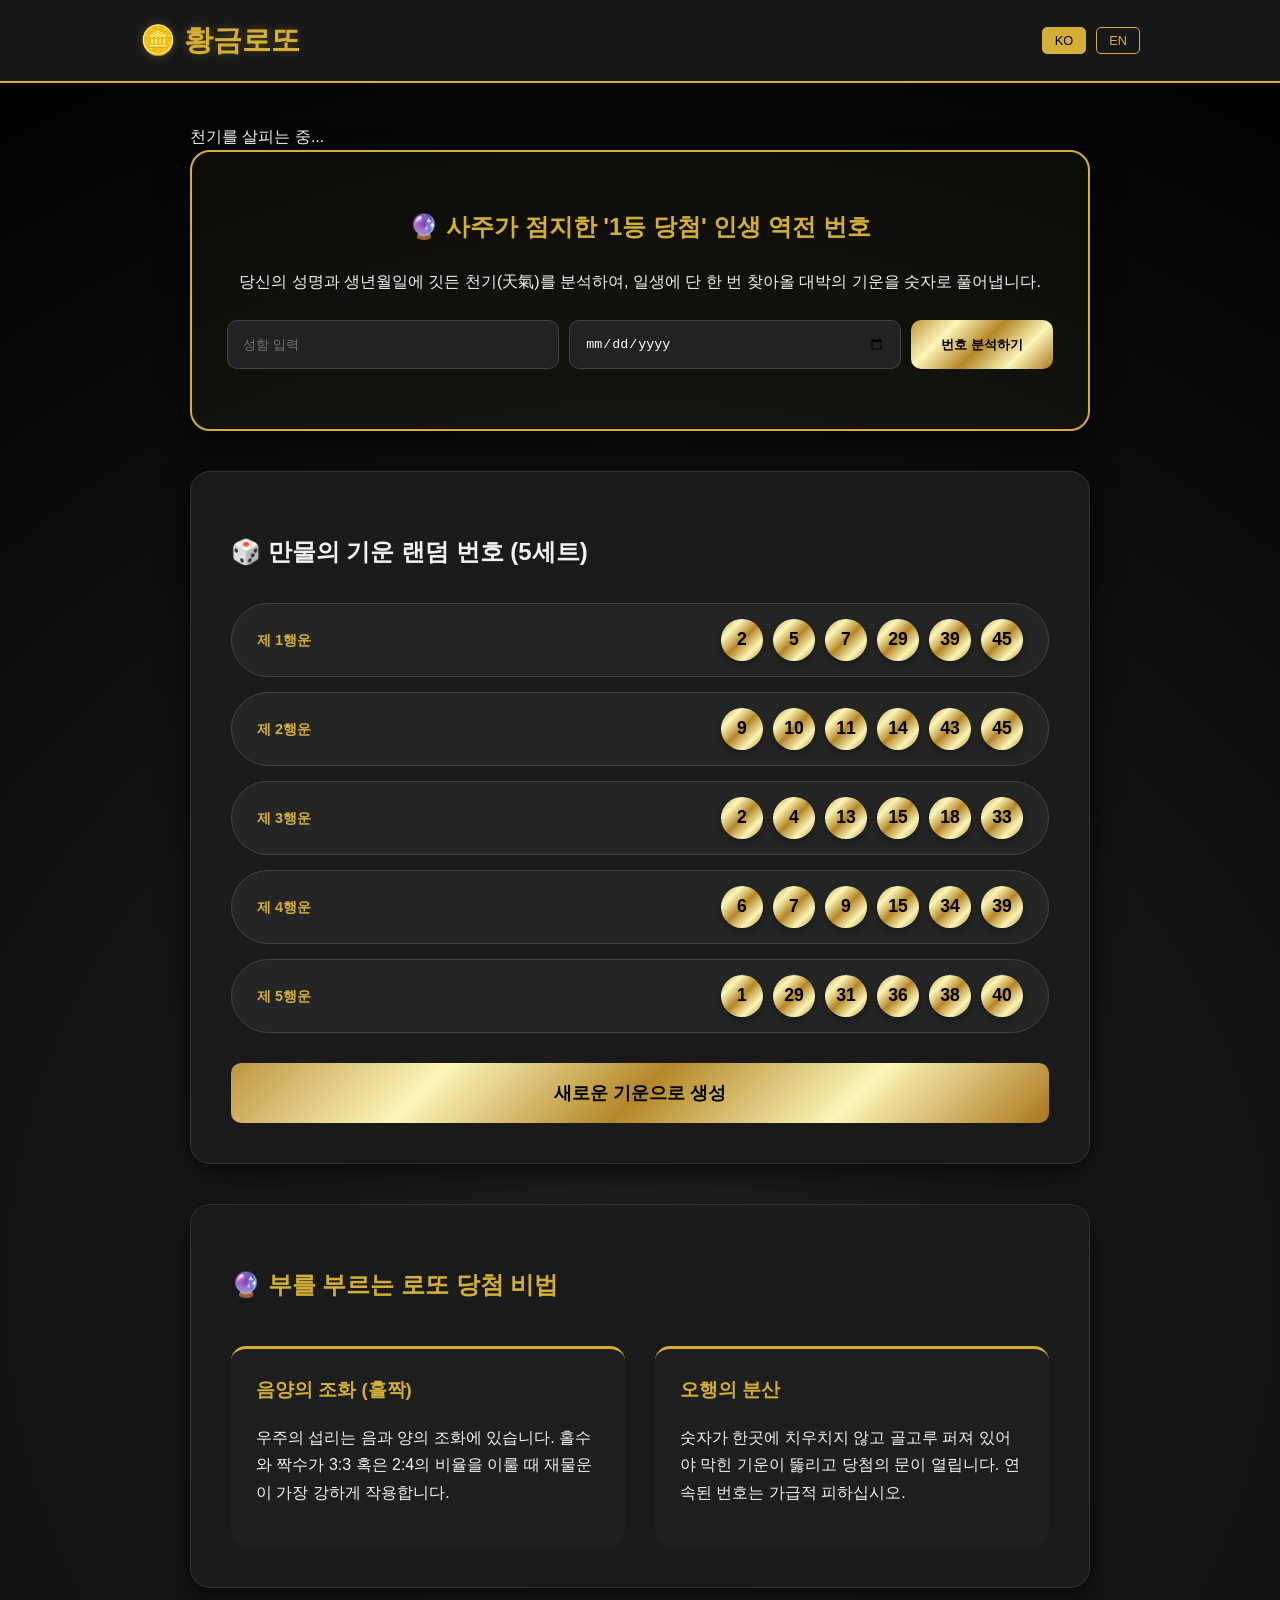
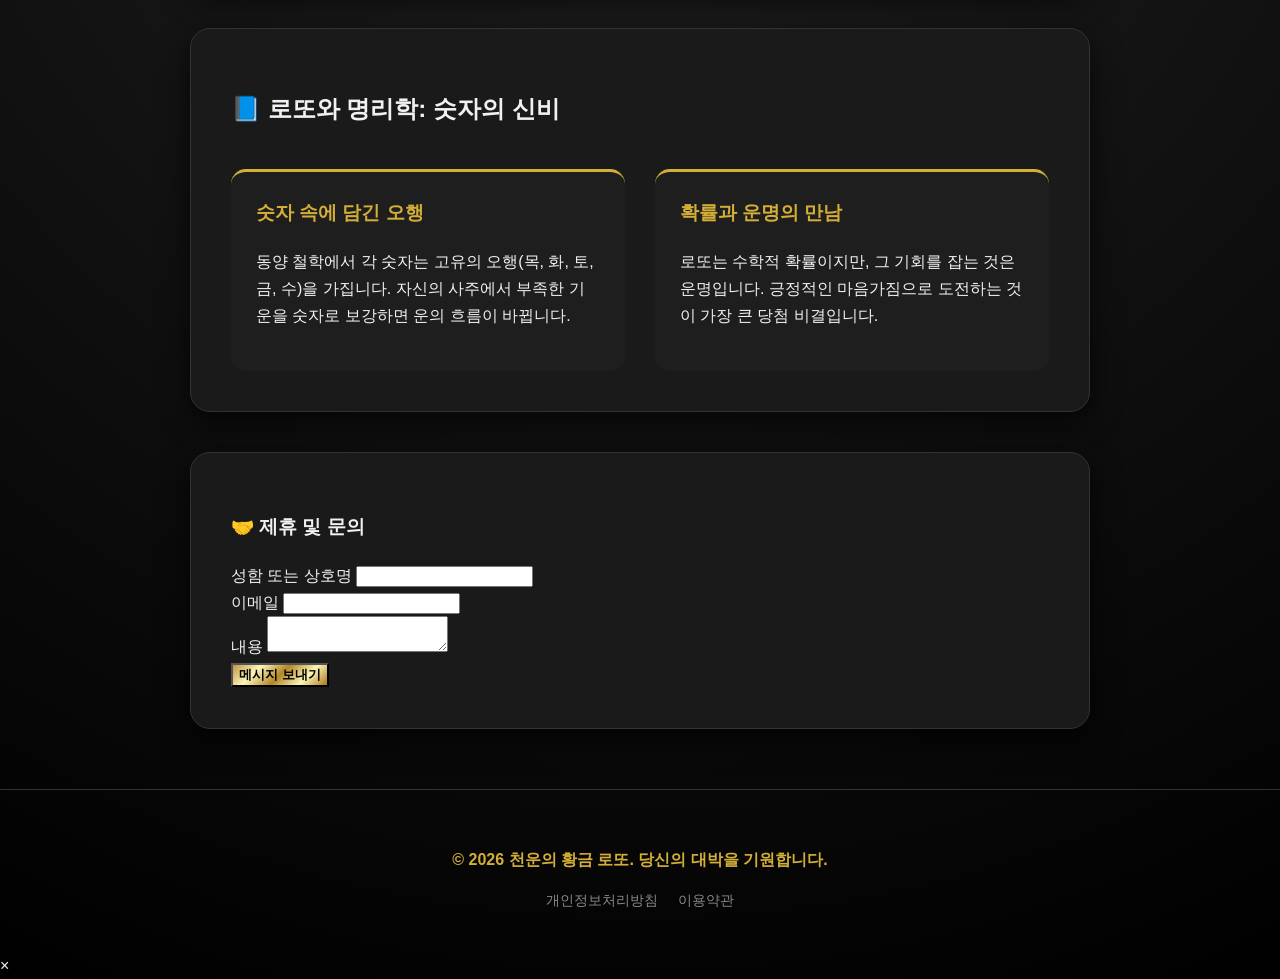
==== index.html @ 11f6bc5c "Feat: Enhance UI/UX, update Saju marketing copy, and add Google Analytics tag" ====
<!DOCTYPE html>
<html lang="ko">
<head>
    <!-- Google tag (gtag.js) -->
    <script async src="https://www.googletagmanager.com/gtag/js?id=G-9KFD561LHC"></script>
    <script>
      window.dataLayer = window.dataLayer || [];
      function gtag(){dataLayer.push(arguments);}
      gtag('js', new Date());

      gtag('config', 'G-9KFD561LHC');
    </script>
    <meta charset="UTF-8">
    <meta name="viewport" content="width=device-width, initial-scale=1.0">
    <title id="site-title">천운의 황금 로또 - 사주 기반 대박 번호 생성기</title>
    <meta name="description" content="하늘의 운과 땅의 기운을 담은 사주 기반 로또 번호 생성기입니다. 당신의 성명과 생년월일을 분석하여 일생의 대박 번호를 추천해 드립니다.">
    <meta name="google-adsense-account" content="ca-pub-6090997371163234">
    <script async src="https://pagead2.googlesyndication.com/pagead/js/adsbygoogle.js?client=ca-pub-6090997371163234"
     crossorigin="anonymous" onerror="console.log('AdSense script blocked');"></script>
    <link rel="stylesheet" href="style.css?v=4.0">
</head>
<body>
    <header class="navbar">
        <nav class="nav-container">
            <a href="/" class="logo" id="nav-logo">🪙 황금로또</a>
            <div class="lang-switcher">
                <button class="lang-btn active" onclick="setLanguage('ko')">KO</button>
                <button class="lang-btn" onclick="setLanguage('en')">EN</button>
            </div>
            <button id="theme-toggle" style="display:none;">🌙</button>
        </nav>
    </header>

    <main class="container">
        <div id="weather-widget" class="weather-widget">
            <span id="weather-info">천기를 살피는 중...</span>
        </div>

        <!-- Saju Generator Section -->
        <section id="generator" class="section saju-box">
            <h1 id="saju-title" class="jackpot-text">🔮 사주가 점지한 '1등 당첨' 인생 역전 번호</h1>
            <p id="saju-desc">당신의 성명과 생년월일에 깃든 천기(天氣)를 분석하여, 일생에 단 한 번 찾아올 대박의 기운을 숫자로 풀어냅니다.</p>
            
            <div class="saju-form">
                <input type="text" id="user-name" placeholder="성함 입력" class="input-field">
                <input type="date" id="user-birth" class="input-field">
                <button id="saju-btn" class="saju-btn">번호 분석하기</button>
            </div>
            
            <div id="saju-result-area" class="saju-result-area">
                <!-- Saju numbers & interpretation will appear here -->
            </div>
        </section>

        <!-- Random Generator Section -->
        <section class="section">
            <h2 id="random-title">🎲 만물의 기운 랜덤 번호 (5세트)</h2>
            <div id="results-container" class="results-grid">
                <!-- 5 rows of numbers -->
            </div>
            <button id="generate-btn" class="primary-btn">새로운 기운으로 생성</button>
        </section>

        <!-- Valuable Content Section 1 -->
        <section class="section content-rich">
            <h2 id="tips-title" class="jackpot-text">🔮 부를 부르는 로또 당첨 비법</h2>
            <div class="column-grid">
                <div class="column-item">
                    <h3 id="col1-title">음양의 조화 (홀짝)</h3>
                    <p id="col1-desc">우주의 섭리는 음과 양의 조화에 있습니다. 홀수와 짝수가 3:3 혹은 2:4의 비율을 이룰 때 재물운이 가장 강하게 작용합니다.</p>
                </div>
                <div class="column-item">
                    <h3 id="col2-title">오행의 분산</h3>
                    <p id="col2-desc">숫자가 한곳에 치우치지 않고 골고루 퍼져 있어야 막힌 기운이 뚫리고 당첨의 문이 열립니다. 연속된 번호는 가급적 피하십시오.</p>
                </div>
            </div>
        </section>

        <!-- Valuable Content Section 2 (New for AdSense) -->
        <section class="section">
            <h2 id="article-title">📘 로또와 명리학: 숫자의 신비</h2>
            <div class="column-grid">
                <div class="column-item">
                    <h3 id="col3-title">숫자 속에 담긴 오행</h3>
                    <p id="col3-desc">동양 철학에서 각 숫자는 고유의 오행(목, 화, 토, 금, 수)을 가집니다. 자신의 사주에서 부족한 기운을 숫자로 보강하면 운의 흐름이 바뀝니다.</p>
                </div>
                <div class="column-item">
                    <h3 id="col4-title">확률과 운명의 만남</h3>
                    <p id="col4-desc">로또는 수학적 확률이지만, 그 기회를 잡는 것은 운명입니다. 긍정적인 마음가짐으로 도전하는 것이 가장 큰 당첨 비결입니다.</p>
                </div>
            </div>
        </section>

        <!-- Contact Section -->
        <section class="section affiliate-section">
            <h3 id="contact-title">🤝 제휴 및 문의</h3>
            <form action="https://formspree.io/f/xdawkpqw" method="POST" id="affiliate-form">
                <div class="form-group">
                    <label for="name" id="form-label-name">성함 또는 상호명</label>
                    <input type="text" id="name" name="name" required>
                </div>
                <div class="form-group">
                    <label for="email" id="form-label-email">이메일</label>
                    <input type="email" id="email" name="_replyto" required>
                </div>
                <div class="form-group">
                    <label for="message" id="form-label-msg">내용</label>
                    <textarea id="message" name="message" required></textarea>
                </div>
                <button type="submit" class="submit-btn" style="background: var(--gold-gradient); color:#000; font-weight:bold;" id="form-submit">메시지 보내기</button>
            </form>
        </section>

        <div id="disqus_thread" class="comments-section"></div>
    </main>

    <footer>
        <div class="footer-content">
            <p id="footer-text" class="jackpot-text">&copy; 2026 천운의 황금 로또. 당신의 대박을 기원합니다.</p>
            <div class="footer-links">
                <a href="#" id="privacy-link">개인정보처리방침</a>
                <a href="#" id="terms-link">이용약관</a>
            </div>
        </div>
    </footer>

    <div id="legal-modal" class="modal">
        <div class="modal-content">
            <span class="close">&times;</span>
            <div id="modal-body"></div>
        </div>
    </div>

    <script src="main.js?v=4.0"></script>
</body>
</html>
---- style.css ----
:root {
    --bg-color: #0f0f0f;
    --container-bg: #1a1a1a;
    --text-color: #f1f1f1;
    --primary-color: #d4af37; /* Gold */
    --gold-gradient: linear-gradient(135deg, #bf953f, #fcf6ba, #b38728, #fbf5b7, #aa771c);
    --red-accent: #8b0000;
    --shadow: 0 10px 30px rgba(0, 0, 0, 0.7);
}

body {
    font-family: 'Pretendard', 'Roboto', sans-serif;
    background-color: var(--bg-color);
    background-image: radial-gradient(circle at center, #222 0%, #000 100%);
    color: var(--text-color);
    margin: 0;
    line-height: 1.7;
}

/* Navbar & Lang Switcher */
.navbar {
    background: rgba(26, 26, 26, 0.95);
    border-bottom: 2px solid var(--primary-color);
    padding: 1rem 0;
    position: sticky;
    top: 0;
    z-index: 1000;
}

.nav-container {
    max-width: 1000px;
    margin: 0 auto;
    display: flex;
    justify-content: space-between;
    align-items: center;
    padding: 0 20px;
}

.logo {
    text-decoration: none;
    color: var(--primary-color);
    font-size: 1.8rem;
    font-weight: 900;
    text-shadow: 0 0 10px rgba(212, 175, 55, 0.3);
}

.lang-switcher {
    display: flex;
    gap: 10px;
}

.lang-btn {
    background: transparent;
    border: 1px solid var(--primary-color);
    color: var(--primary-color);
    padding: 5px 12px;
    border-radius: 5px;
    cursor: pointer;
    font-size: 0.8rem;
    transition: 0.3s;
}

.lang-btn.active {
    background: var(--primary-color);
    color: #000;
}

/* Main Layout */
.container {
    max-width: 900px;
    margin: 40px auto;
    padding: 0 20px;
}

.section {
    background-color: var(--container-bg);
    padding: 40px;
    border-radius: 20px;
    box-shadow: var(--shadow);
    margin-bottom: 40px;
    border: 1px solid #333;
}

/* Saju Content */
.saju-box {
    background: rgba(212, 175, 55, 0.03);
    border: 2px solid var(--primary-color);
    padding: 35px;
    border-radius: 20px;
    text-align: center;
}

.saju-form {
    display: flex;
    gap: 10px;
    margin: 25px 0;
    flex-wrap: wrap;
    justify-content: center;
}

.input-field {
    background: #222;
    border: 1px solid #444;
    color: #fff;
    padding: 15px;
    border-radius: 10px;
    flex: 1;
    min-width: 150px;
}

.saju-btn {
    background: var(--gold-gradient);
    color: #000;
    font-weight: 900;
    padding: 15px 30px;
    border: none;
    border-radius: 10px;
    cursor: pointer;
    transition: 0.3s;
}

.saju-interpretation {
    margin-top: 25px;
    padding: 20px;
    background: rgba(255, 255, 255, 0.05);
    border-radius: 10px;
    text-align: left;
    font-size: 0.95rem;
    color: #ccc;
    border-left: 4px solid var(--primary-color);
}

/* Lottery Numbers Grid */
.results-grid {
    display: flex;
    flex-direction: column;
    gap: 15px;
    margin: 30px 0;
}

.numbers-line {
    display: flex;
    align-items: center;
    justify-content: space-between;
    background: #252525;
    padding: 15px 25px;
    border-radius: 50px;
    border: 1px solid #444;
}

.line-label {
    color: var(--primary-color);
    font-weight: bold;
    font-size: 0.9rem;
    margin-right: 15px;
}

.number-set {
    display: flex;
    gap: 10px;
}

.number {
    width: 42px;
    height: 42px;
    background: var(--gold-gradient) !important;
    color: #000 !important;
    border-radius: 50%;
    display: flex;
    justify-content: center;
    align-items: center;
    font-weight: bold;
    font-size: 1.1rem;
    box-shadow: 0 4px 8px rgba(0,0,0,0.3);
}

/* Informational Column Content */
.column-grid {
    display: grid;
    grid-template-columns: 1fr 1fr;
    gap: 30px;
    margin-top: 40px;
}

.column-item {
    background: #1e1e1e;
    padding: 25px;
    border-radius: 15px;
    border-top: 3px solid var(--primary-color);
}

.column-item h3 {
    color: var(--primary-color);
    margin-top: 0;
}

/* Utility */
.jackpot-text { color: var(--primary-color); font-weight: bold; }
.primary-btn {
    background: var(--gold-gradient);
    color: #000;
    padding: 18px;
    border: none;
    border-radius: 10px;
    font-weight: 900;
    font-size: 1.1rem;
    cursor: pointer;
    width: 100%;
}

/* Footer */
footer {
    padding: 40px 20px;
    text-align: center;
    border-top: 1px solid #333;
    margin-top: 60px;
}

.footer-links {
    margin-top: 15px;
    display: flex;
    justify-content: center;
    gap: 20px;
}

.footer-links a {
    color: #888;
    text-decoration: none;
    font-size: 0.85rem;
    transition: 0.3s;
}

.footer-links a:hover {
    color: var(--primary-color);
}

@media (max-width: 768px) {
    .column-grid { grid-template-columns: 1fr; }
    .numbers-line { flex-direction: column; gap: 10px; border-radius: 20px; }
    .number-set { gap: 5px; }
    .number { width: 35px; height: 35px; font-size: 0.9rem; }
    .logo { font-size: 1.4rem; }
}
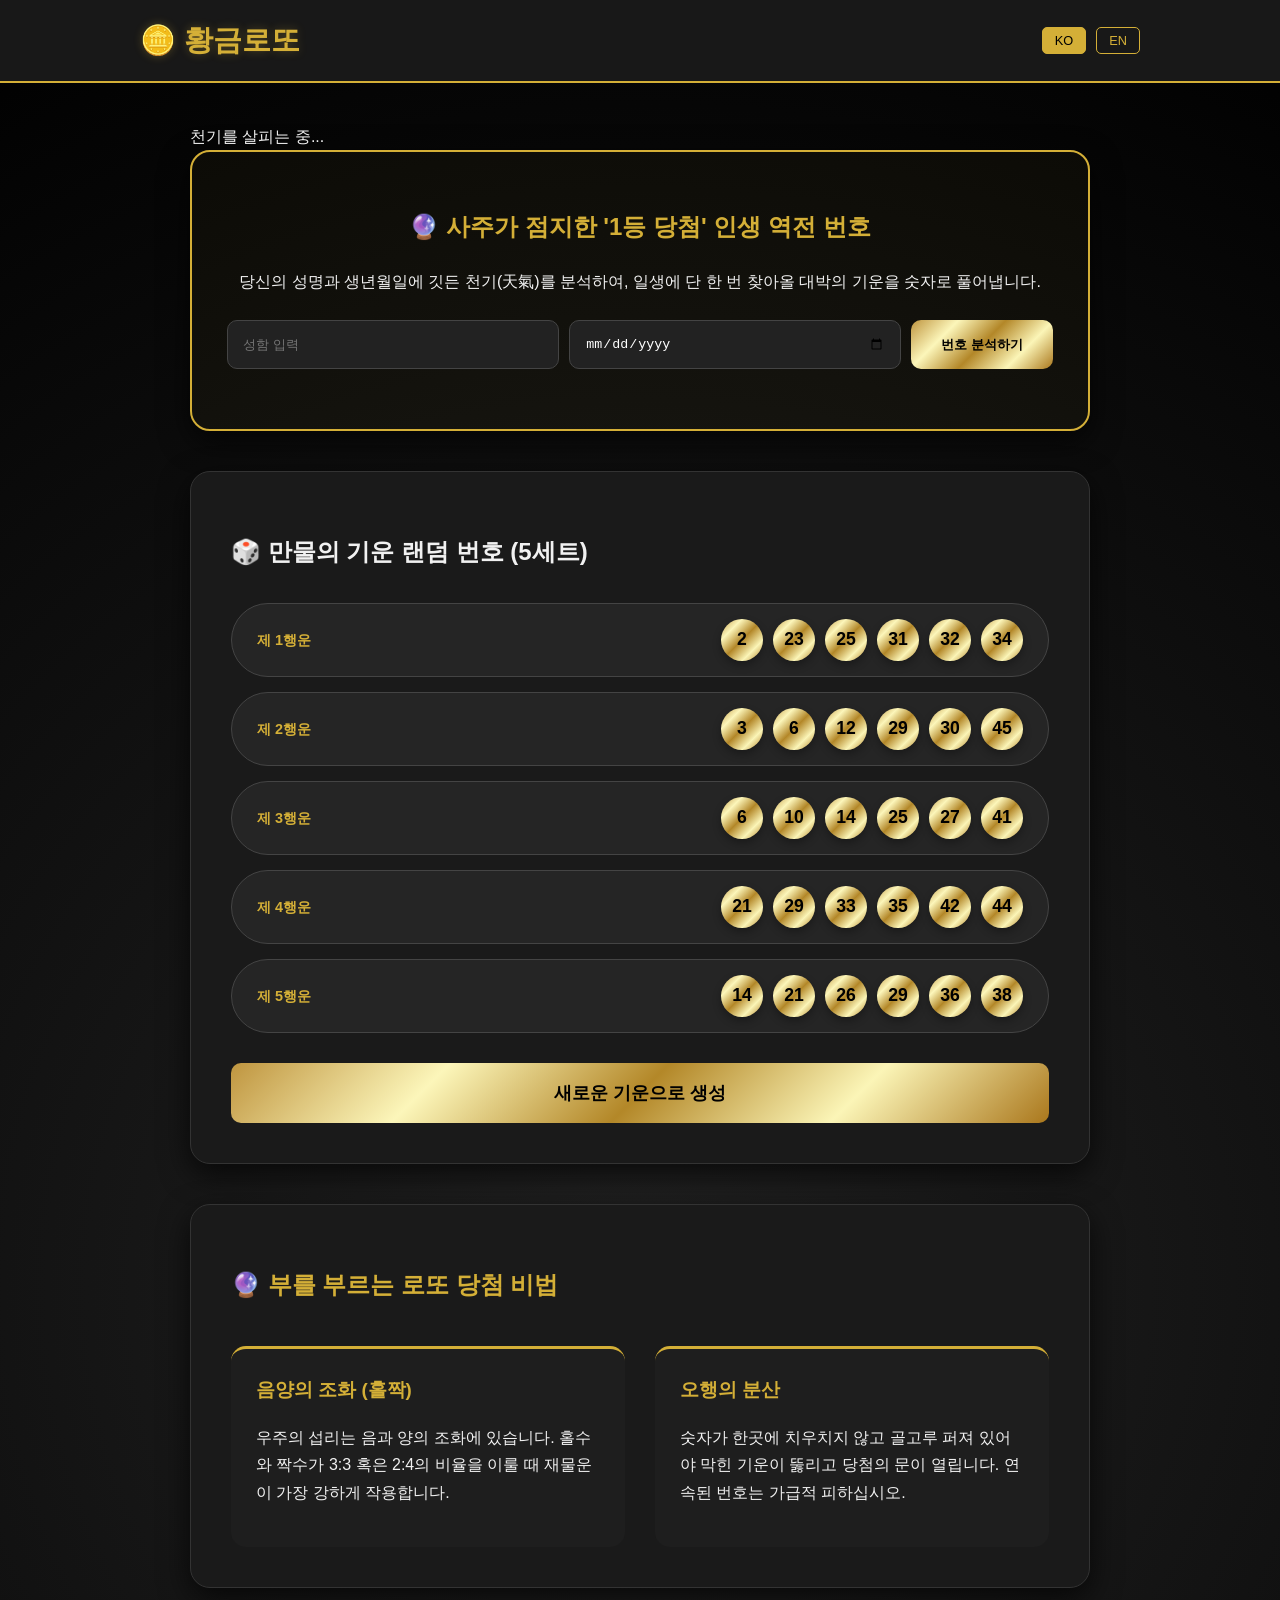
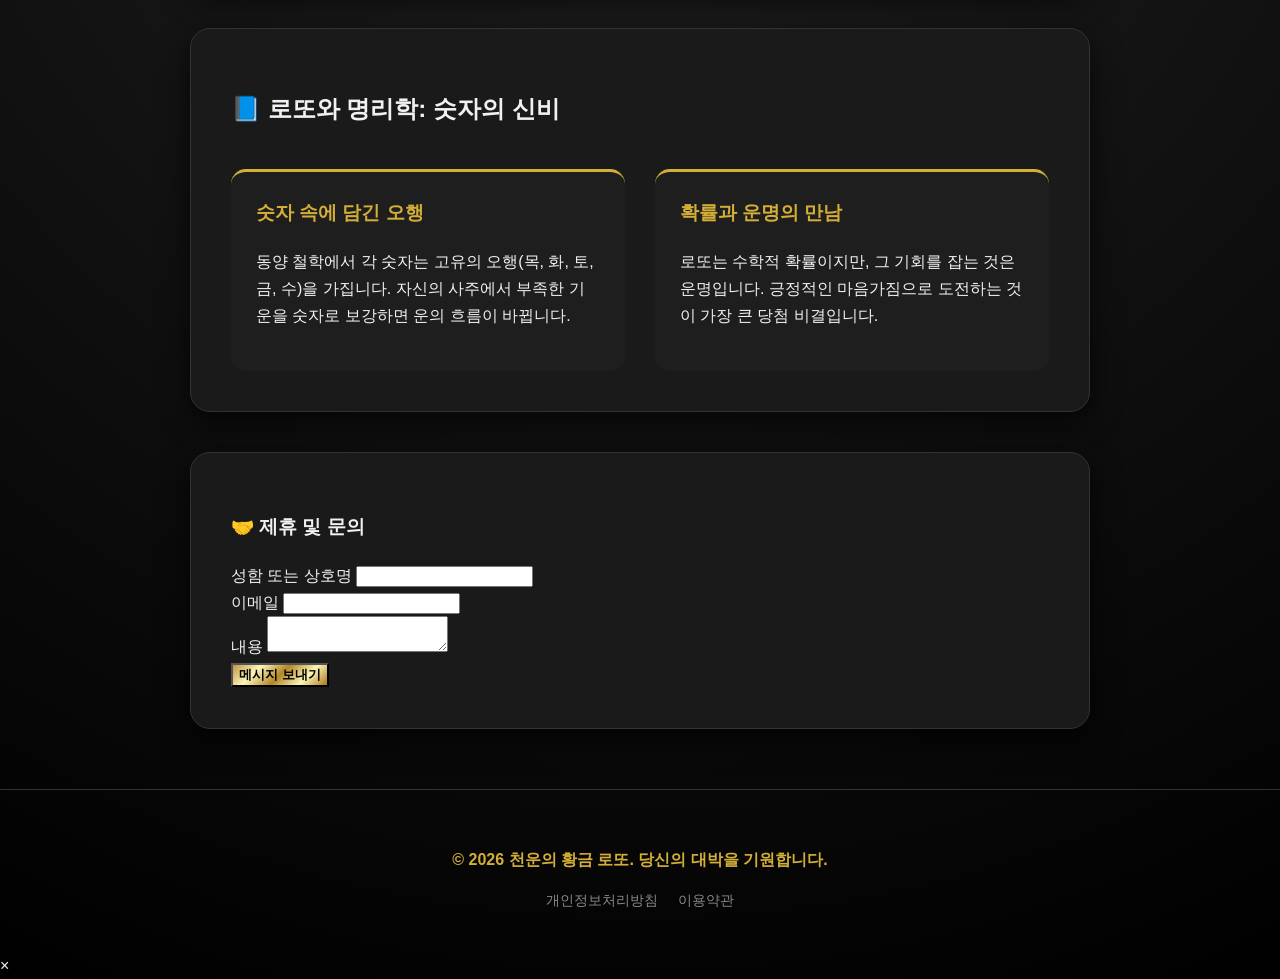
==== commit 705f7759: "Feat: Add Microsoft Clarity tracking script" ====
--- a/index.html
+++ b/index.html
@@ -9,6 +9,13 @@
       gtag('js', new Date());
 
       gtag('config', 'G-9KFD561LHC');
+    </script>
+    <script type="text/javascript">
+        (function(c,l,a,r,i,t,y){
+            c[a]=c[a]||function(){(c[a].q=c[a].q||[]).push(arguments)};
+            t=l.createElement(r);t.async=1;t.src="https://www.clarity.ms/tag/"+i;
+            y=l.getElementsByTagName(r)[0];y.parentNode.insertBefore(t,y);
+        })(window, document, "clarity", "script", "vsuzho5ap3");
     </script>
     <meta charset="UTF-8">
     <meta name="viewport" content="width=device-width, initial-scale=1.0">
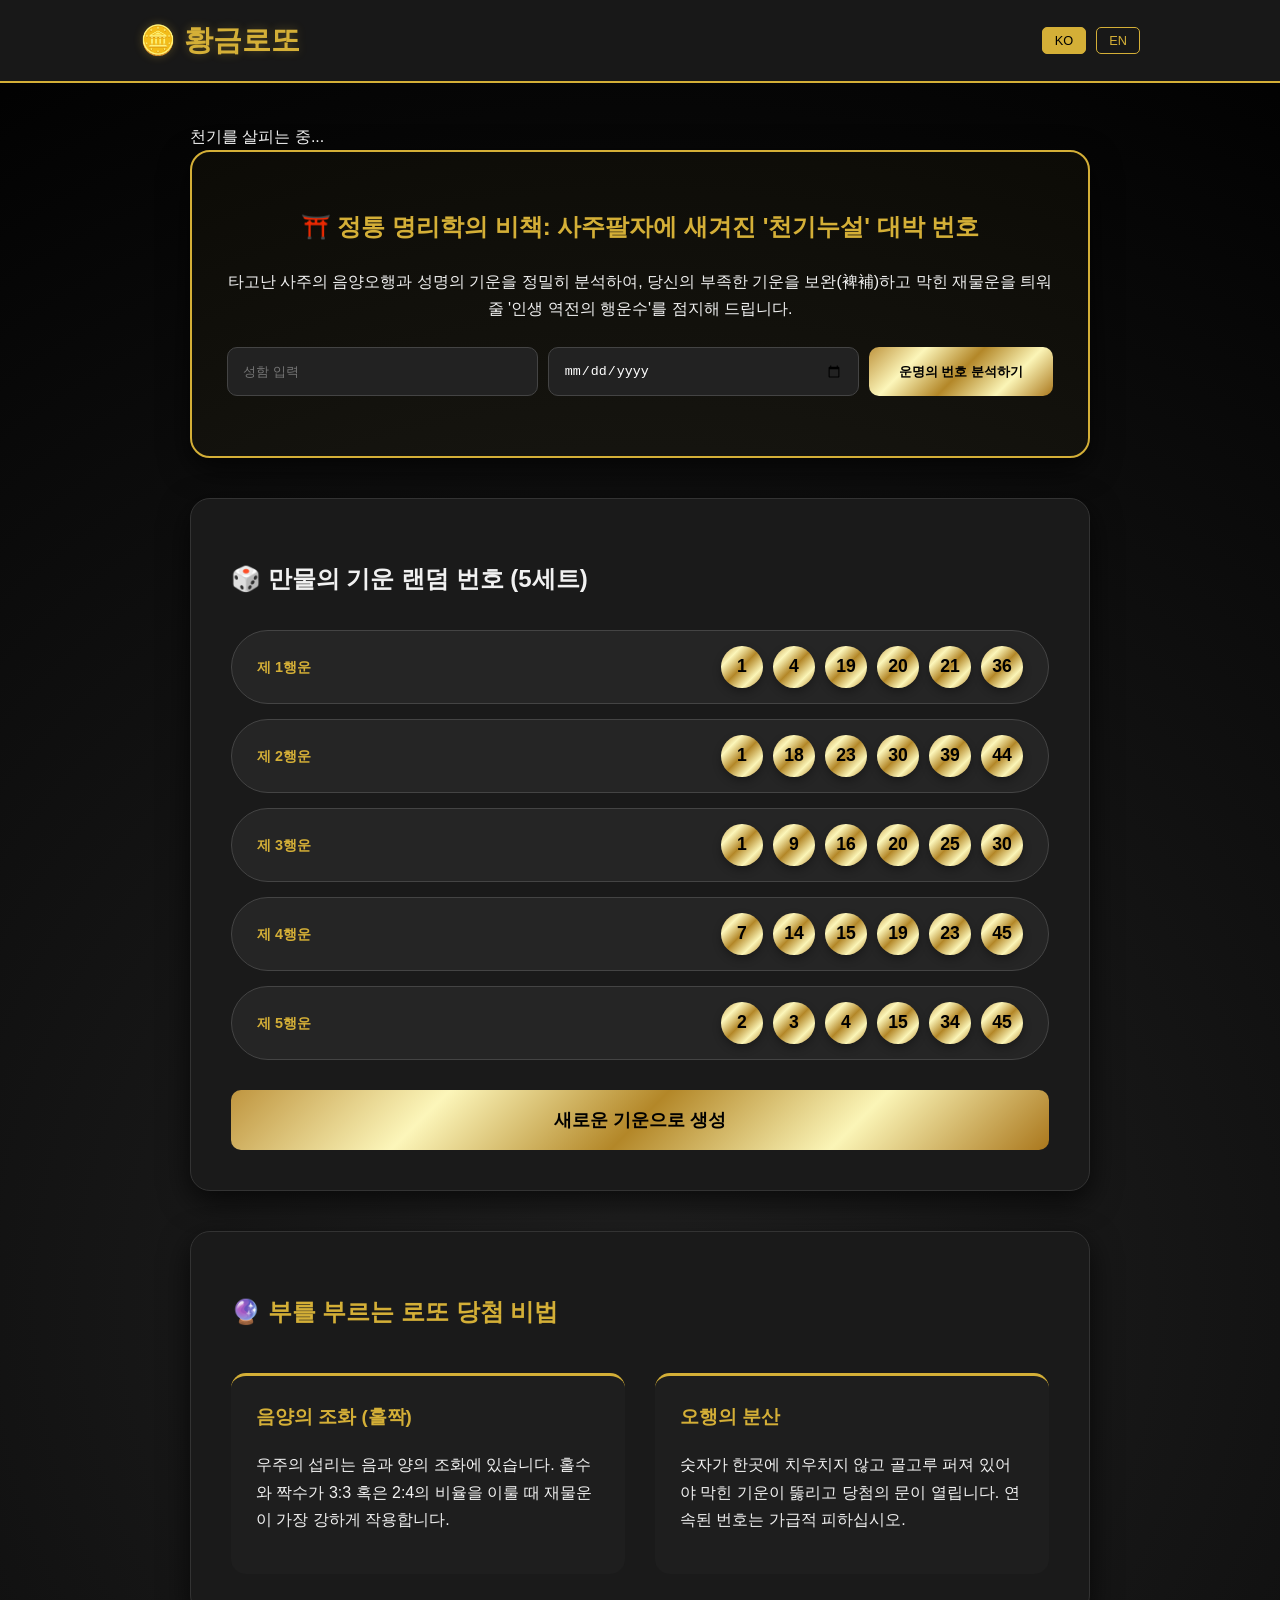
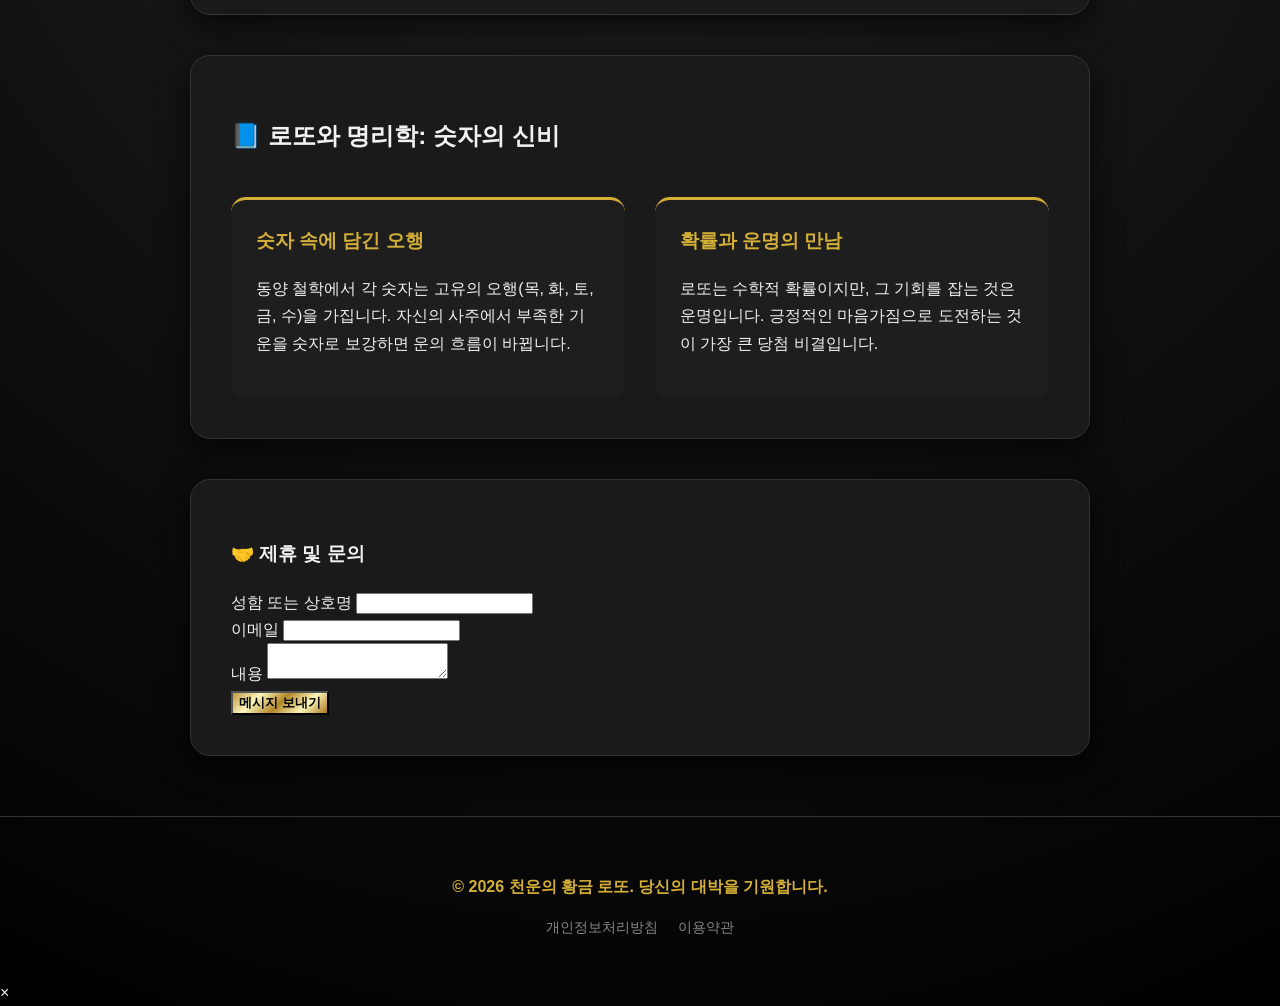
==== commit ce1fe1cc: "Refactor: Update branding to Korean Traditional Saju style (Chosun Bichek)" ====
--- a/index.html
+++ b/index.html
@@ -19,7 +19,7 @@
     </script>
     <meta charset="UTF-8">
     <meta name="viewport" content="width=device-width, initial-scale=1.0">
-    <title id="site-title">천운의 황금 로또 - 사주 기반 대박 번호 생성기</title>
+    <title id="site-title">📜 조선 비책: 사주팔자 기반 천기누설 로또 생성기</title>
     <meta name="description" content="하늘의 운과 땅의 기운을 담은 사주 기반 로또 번호 생성기입니다. 당신의 성명과 생년월일을 분석하여 일생의 대박 번호를 추천해 드립니다.">
     <meta name="google-adsense-account" content="ca-pub-6090997371163234">
     <script async src="https://pagead2.googlesyndication.com/pagead/js/adsbygoogle.js?client=ca-pub-6090997371163234"
@@ -45,13 +45,13 @@
 
         <!-- Saju Generator Section -->
         <section id="generator" class="section saju-box">
-            <h1 id="saju-title" class="jackpot-text">🔮 사주가 점지한 '1등 당첨' 인생 역전 번호</h1>
-            <p id="saju-desc">당신의 성명과 생년월일에 깃든 천기(天氣)를 분석하여, 일생에 단 한 번 찾아올 대박의 기운을 숫자로 풀어냅니다.</p>
+            <h1 id="saju-title" class="jackpot-text">⛩️ 정통 명리학의 비책: 사주팔자에 새겨진 '천기누설' 대박 번호</h1>
+            <p id="saju-desc">타고난 사주의 음양오행과 성명의 기운을 정밀히 분석하여, 당신의 부족한 기운을 보완(裨補)하고 막힌 재물운을 틔워줄 '인생 역전의 행운수'를 점지해 드립니다.</p>
             
             <div class="saju-form">
                 <input type="text" id="user-name" placeholder="성함 입력" class="input-field">
                 <input type="date" id="user-birth" class="input-field">
-                <button id="saju-btn" class="saju-btn">번호 분석하기</button>
+                <button id="saju-btn" class="saju-btn">운명의 번호 분석하기</button>
             </div>
             
             <div id="saju-result-area" class="saju-result-area">
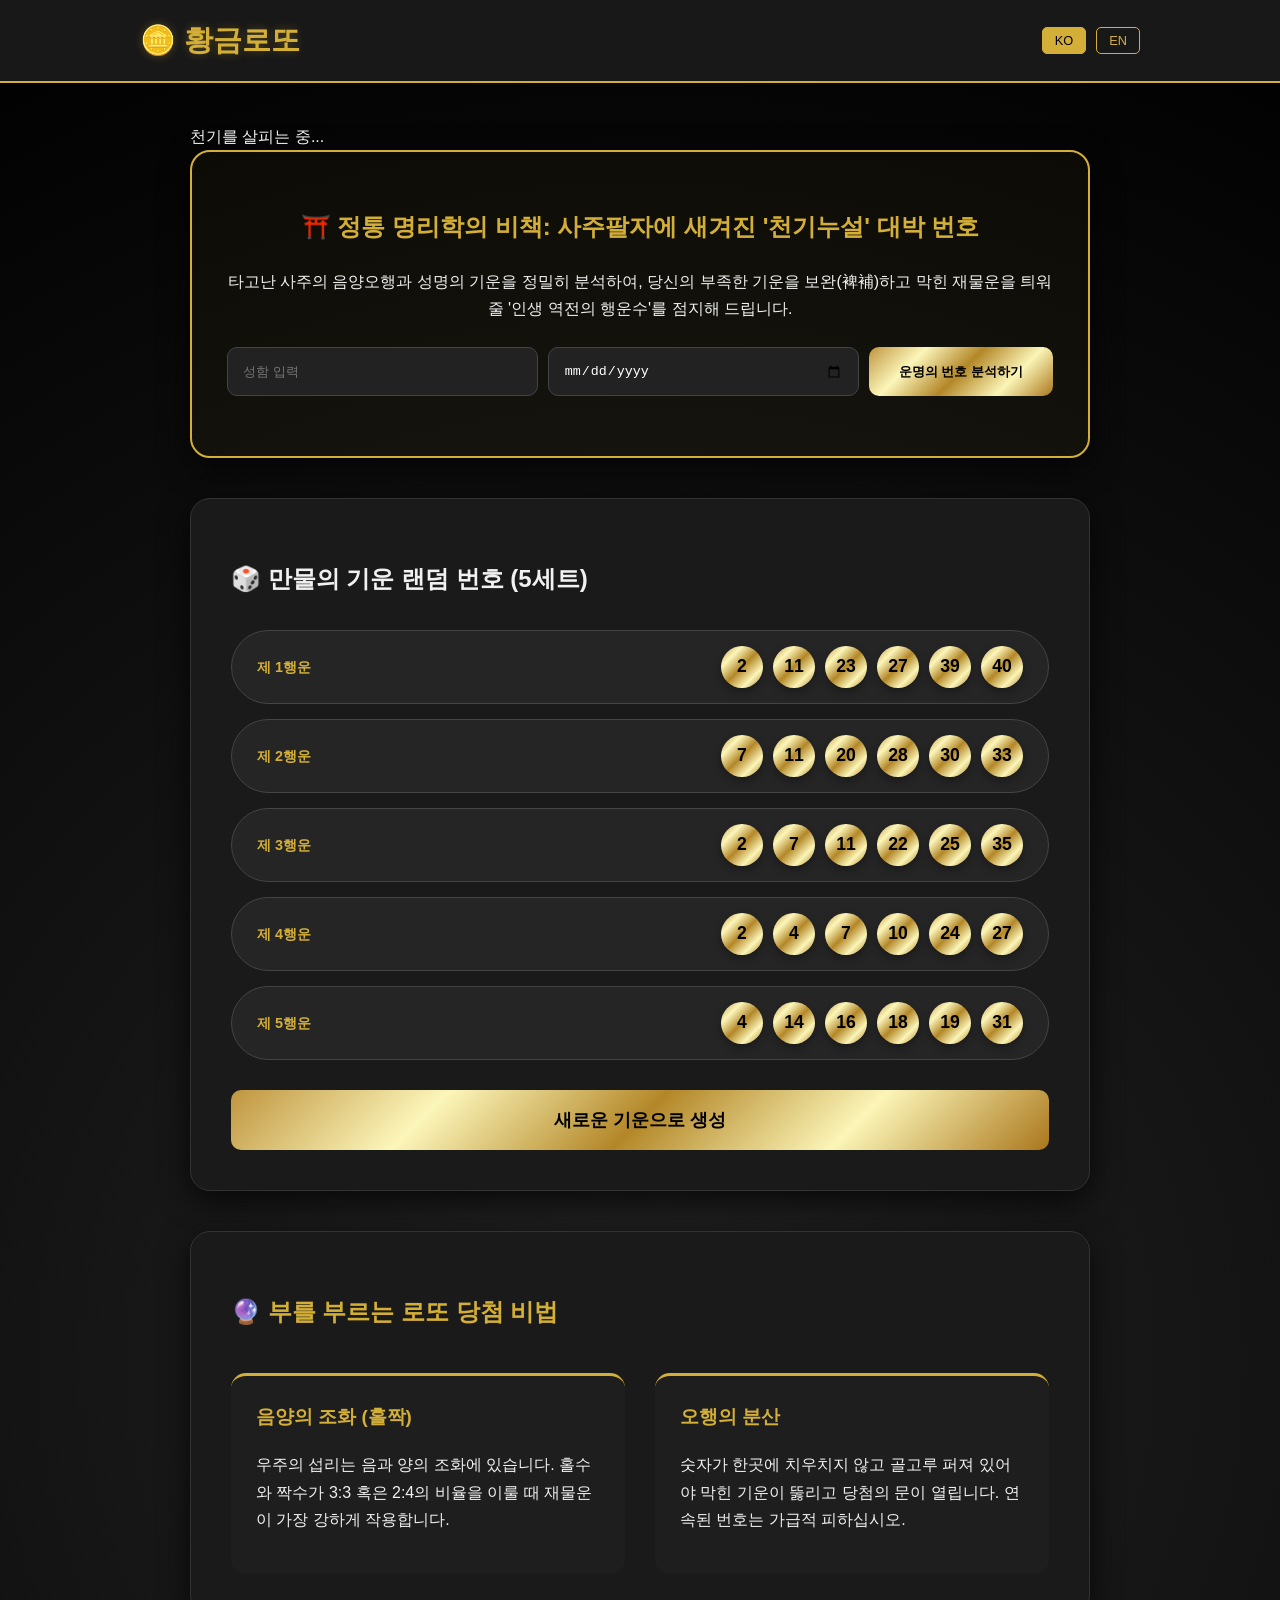
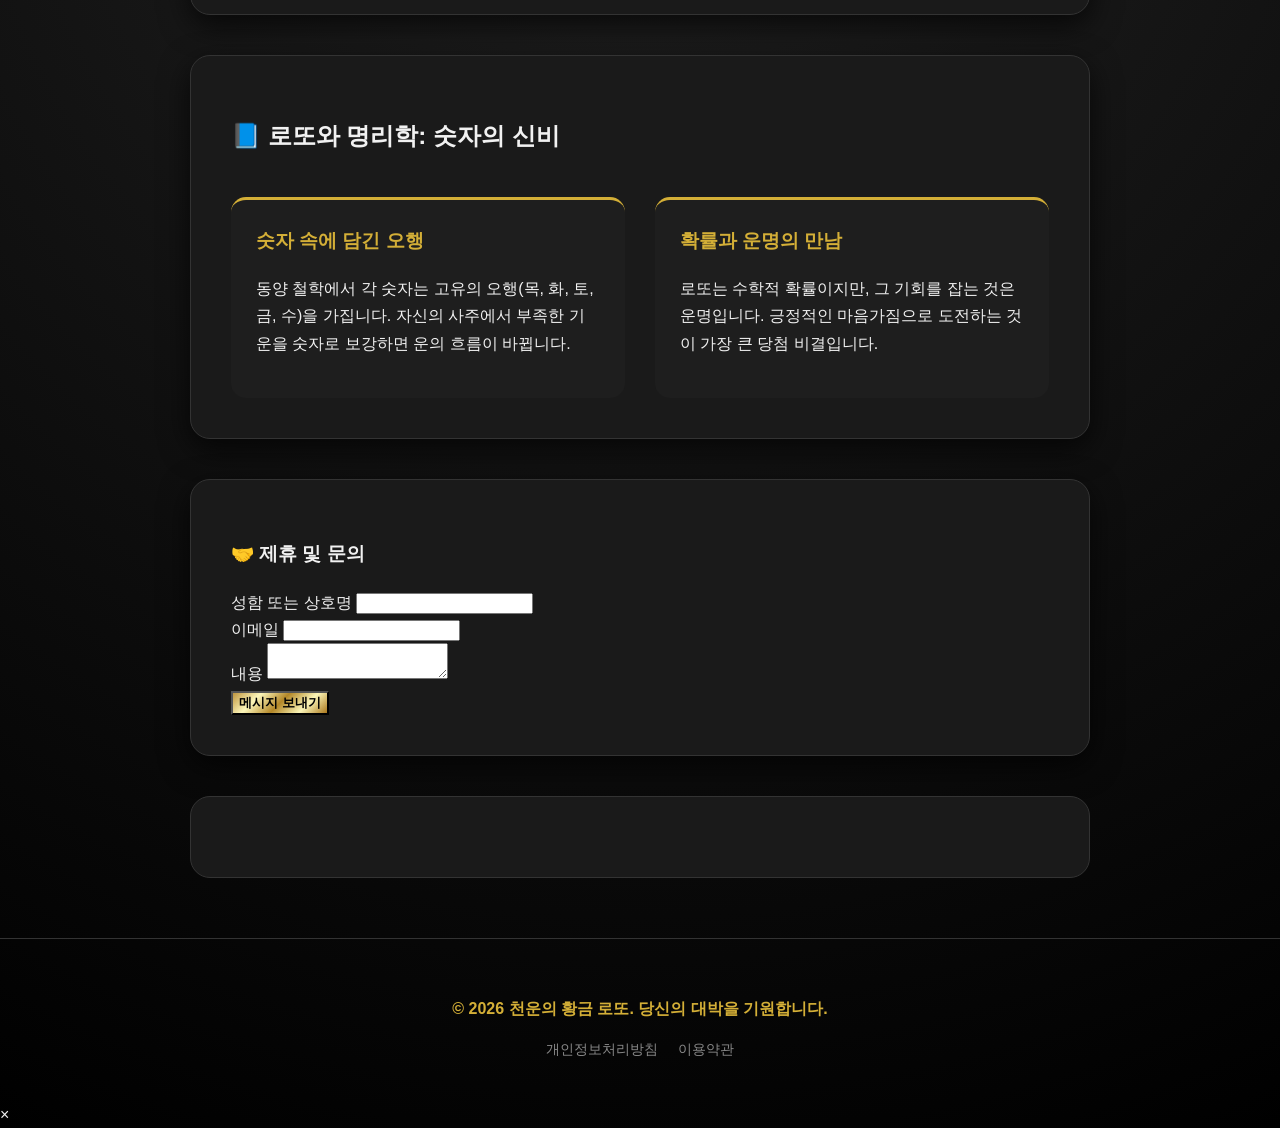
==== commit 0c72b8a9: "Feat: Enable and style Disqus comment section" ====
--- a/index.html
+++ b/index.html
@@ -119,6 +119,24 @@
         </section>
 
         <div id="disqus_thread" class="comments-section"></div>
+        <script>
+            /**
+            *  RECOMMENDED CONFIGURATION VARIABLES: EDIT AND UNCOMMENT THE SECTION BELOW TO INSERT DYNAMIC VALUES FROM YOUR PLATFORM OR CMS.
+            *  LEARN WHY DEFINING THESE VARIABLES IS IMPORTANT: https://disqus.com/admin/universalcode/#configuration-variables    */
+            /*
+            var disqus_config = function () {
+            this.page.url = window.location.href;  // Replace PAGE_URL with your page's canonical URL variable
+            this.page.identifier = window.location.pathname; // Replace PAGE_IDENTIFIER with your page's unique identifier variable
+            };
+            */
+            (function() { // DON'T EDIT BELOW THIS LINE
+            var d = document, s = d.createElement('script');
+            s.src = 'https://son-workspace2-54228309-95338.disqus.com/embed.js';
+            s.setAttribute('data-timestamp', +new Date());
+            (d.head || d.body).appendChild(s);
+            })();
+        </script>
+        <noscript>Please enable JavaScript to view the <a href="https://disqus.com/?ref_noscript">comments powered by Disqus.</a></noscript>
     </main>
 
     <footer>
--- a/style.css
+++ b/style.css
@@ -208,6 +208,14 @@
     width: 100%;
 }
 
+.comments-section {
+    background: var(--container-bg);
+    padding: 40px;
+    border-radius: 20px;
+    margin-top: 40px;
+    border: 1px solid #333;
+}
+
 /* Footer */
 footer {
     padding: 40px 20px;
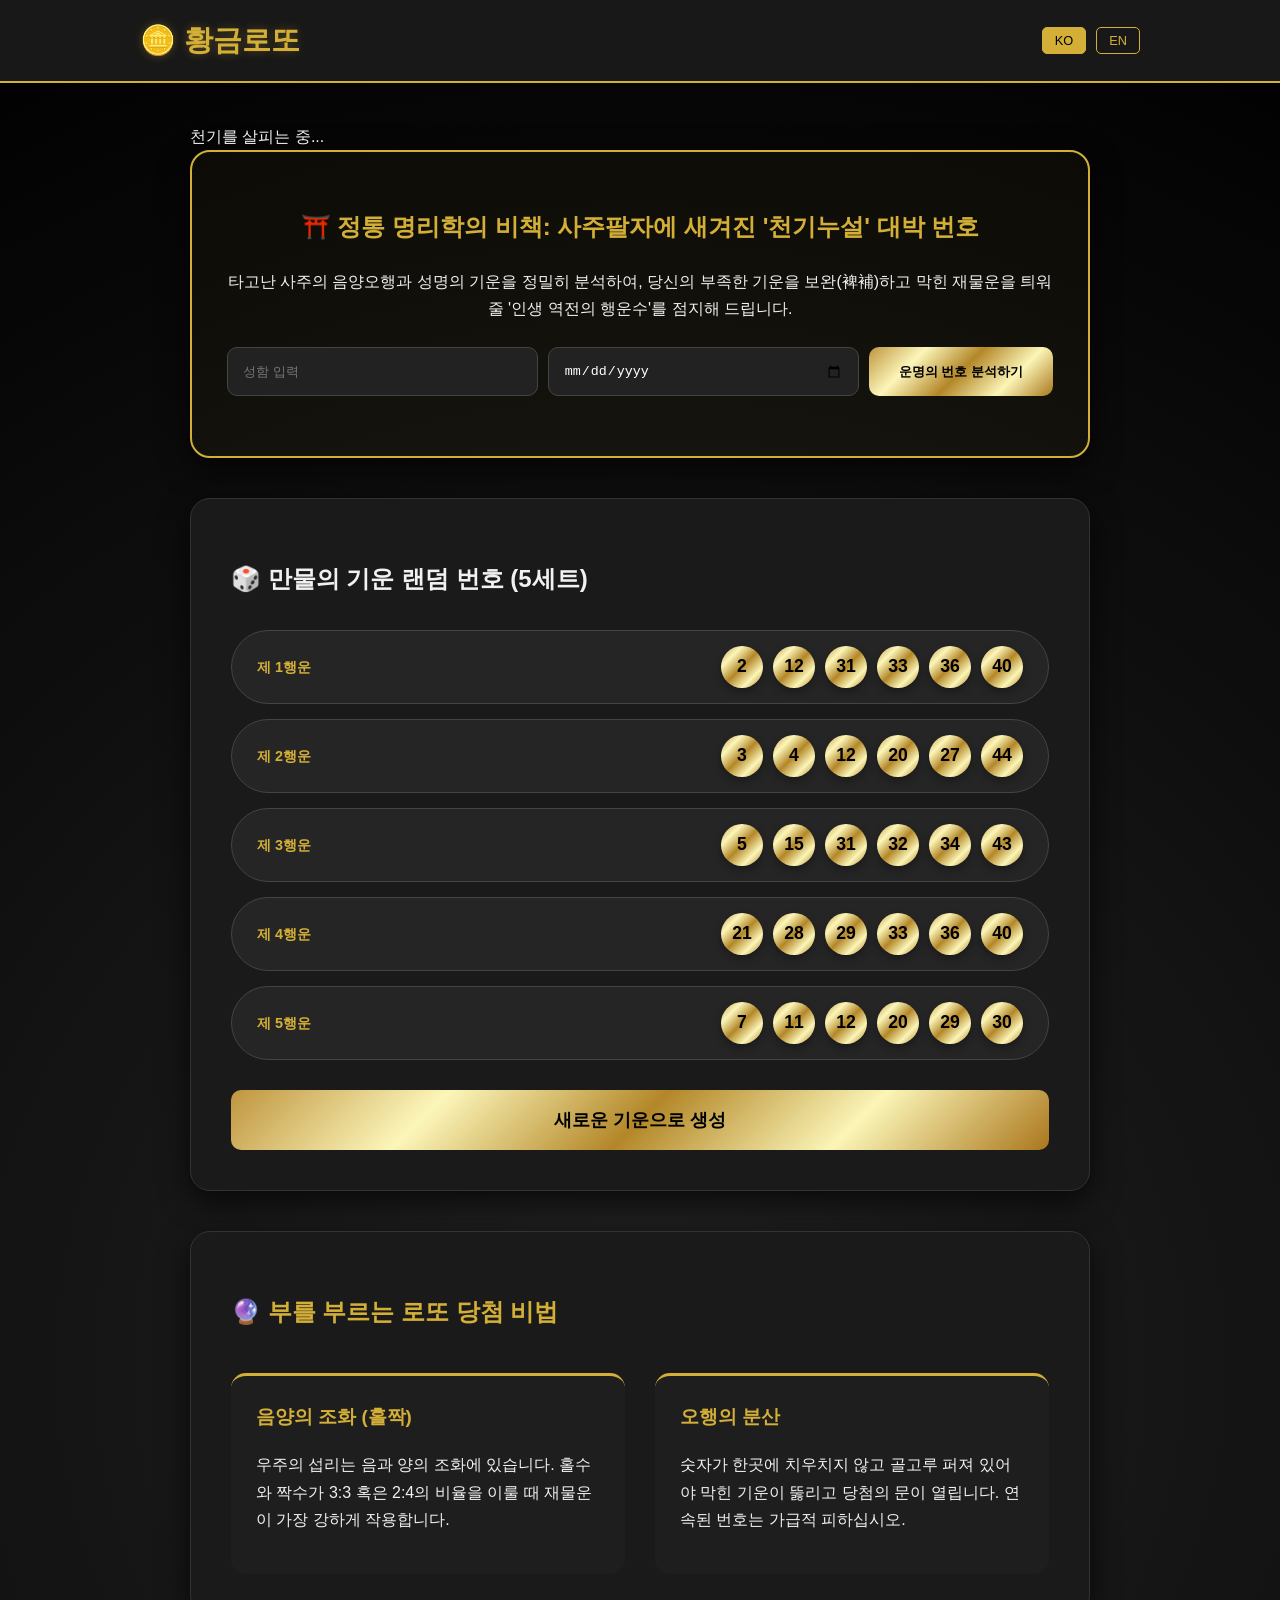
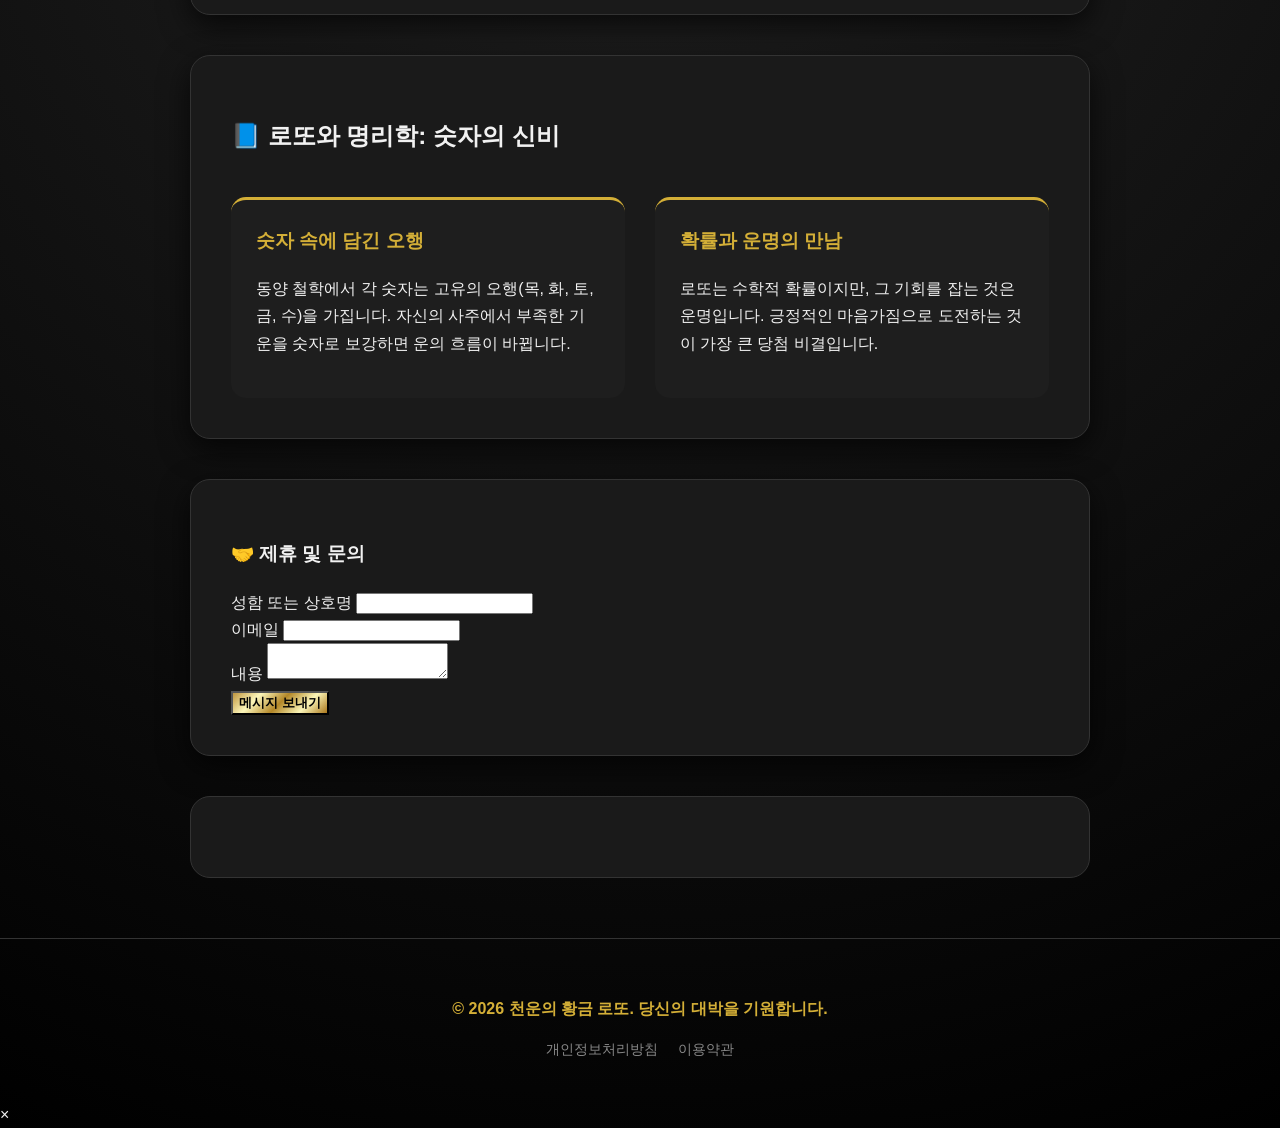
==== commit 77659f3e: "Fix: Update Disqus shortname to plausible placeholder to resolve loading error" ====
--- a/index.html
+++ b/index.html
@@ -123,15 +123,15 @@
             /**
             *  RECOMMENDED CONFIGURATION VARIABLES: EDIT AND UNCOMMENT THE SECTION BELOW TO INSERT DYNAMIC VALUES FROM YOUR PLATFORM OR CMS.
             *  LEARN WHY DEFINING THESE VARIABLES IS IMPORTANT: https://disqus.com/admin/universalcode/#configuration-variables    */
-            /*
+            
             var disqus_config = function () {
-            this.page.url = window.location.href;  // Replace PAGE_URL with your page's canonical URL variable
-            this.page.identifier = window.location.pathname; // Replace PAGE_IDENTIFIER with your page's unique identifier variable
+                this.page.url = window.location.href;  // Replace PAGE_URL with your page's canonical URL variable
+                this.page.identifier = window.location.pathname; // Replace PAGE_IDENTIFIER with your page's unique identifier variable
             };
-            */
+            
             (function() { // DON'T EDIT BELOW THIS LINE
             var d = document, s = d.createElement('script');
-            s.src = 'https://son-workspace2-54228309-95338.disqus.com/embed.js';
+            s.src = 'https://golden-lotto-app.disqus.com/embed.js';
             s.setAttribute('data-timestamp', +new Date());
             (d.head || d.body).appendChild(s);
             })();
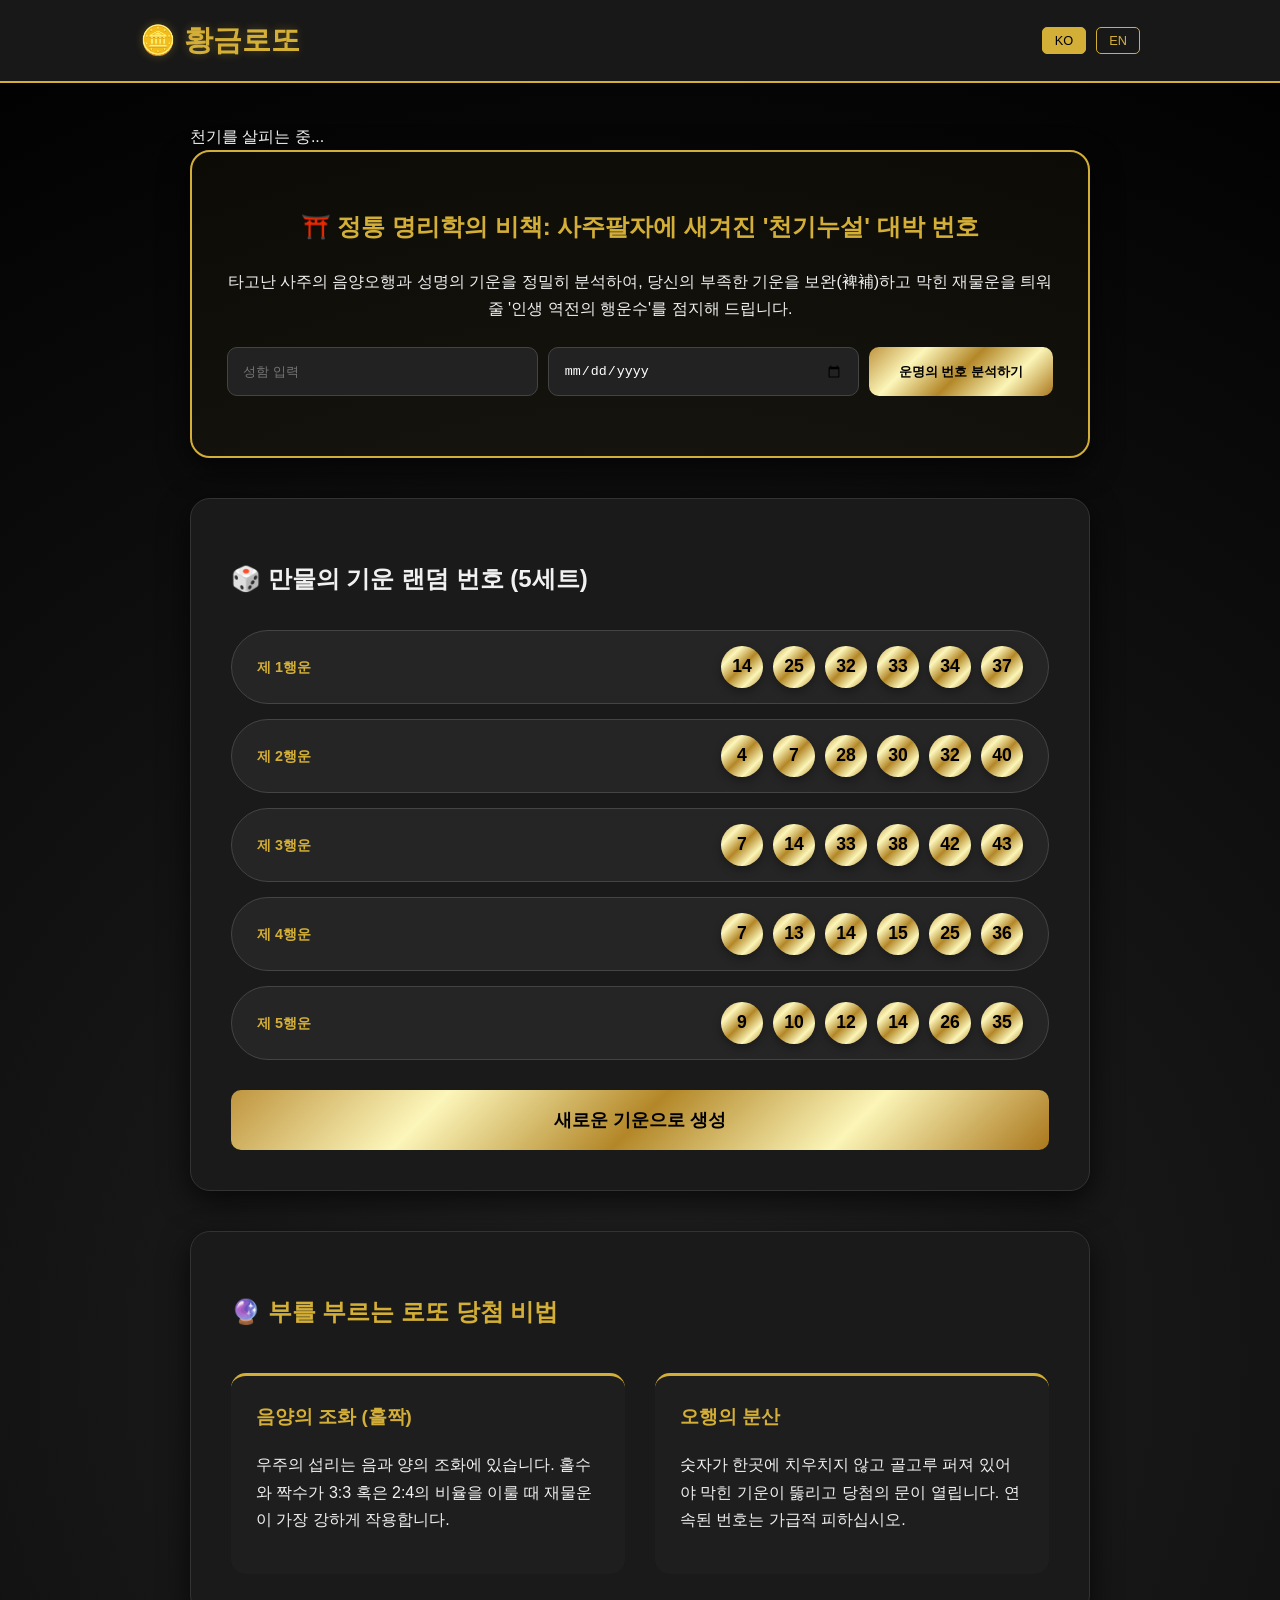
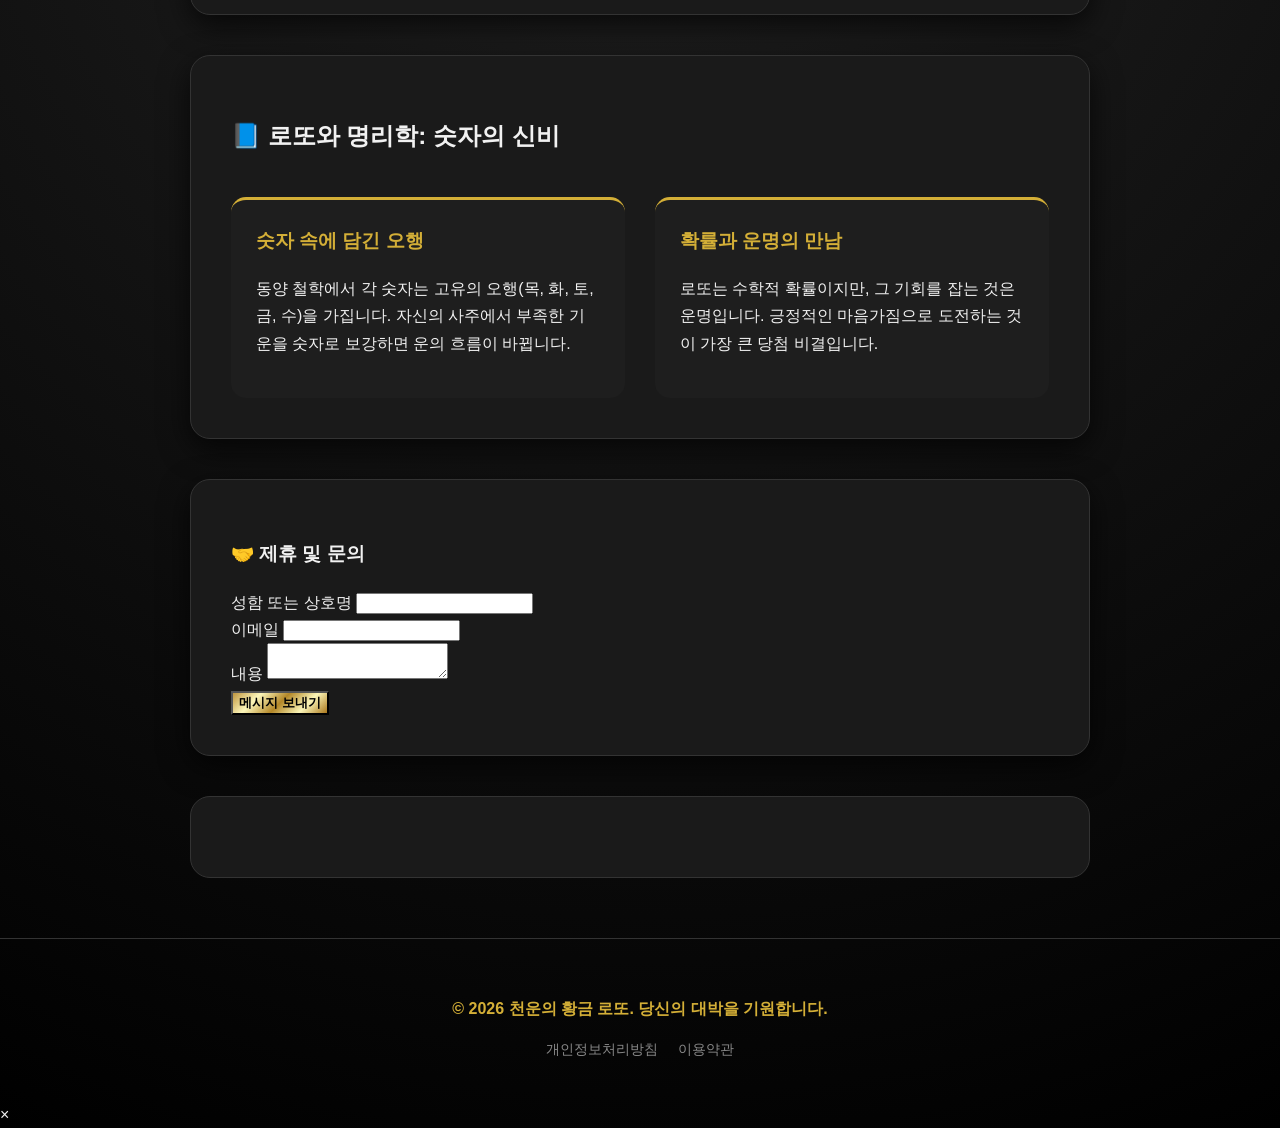
==== commit f8aec791: "Fix: Update Disqus shortname to correct value (workspace-7)" ====
--- a/index.html
+++ b/index.html
@@ -131,7 +131,7 @@
             
             (function() { // DON'T EDIT BELOW THIS LINE
             var d = document, s = d.createElement('script');
-            s.src = 'https://golden-lotto-app.disqus.com/embed.js';
+            s.src = 'https://workspace-7.disqus.com/embed.js';
             s.setAttribute('data-timestamp', +new Date());
             (d.head || d.body).appendChild(s);
             })();
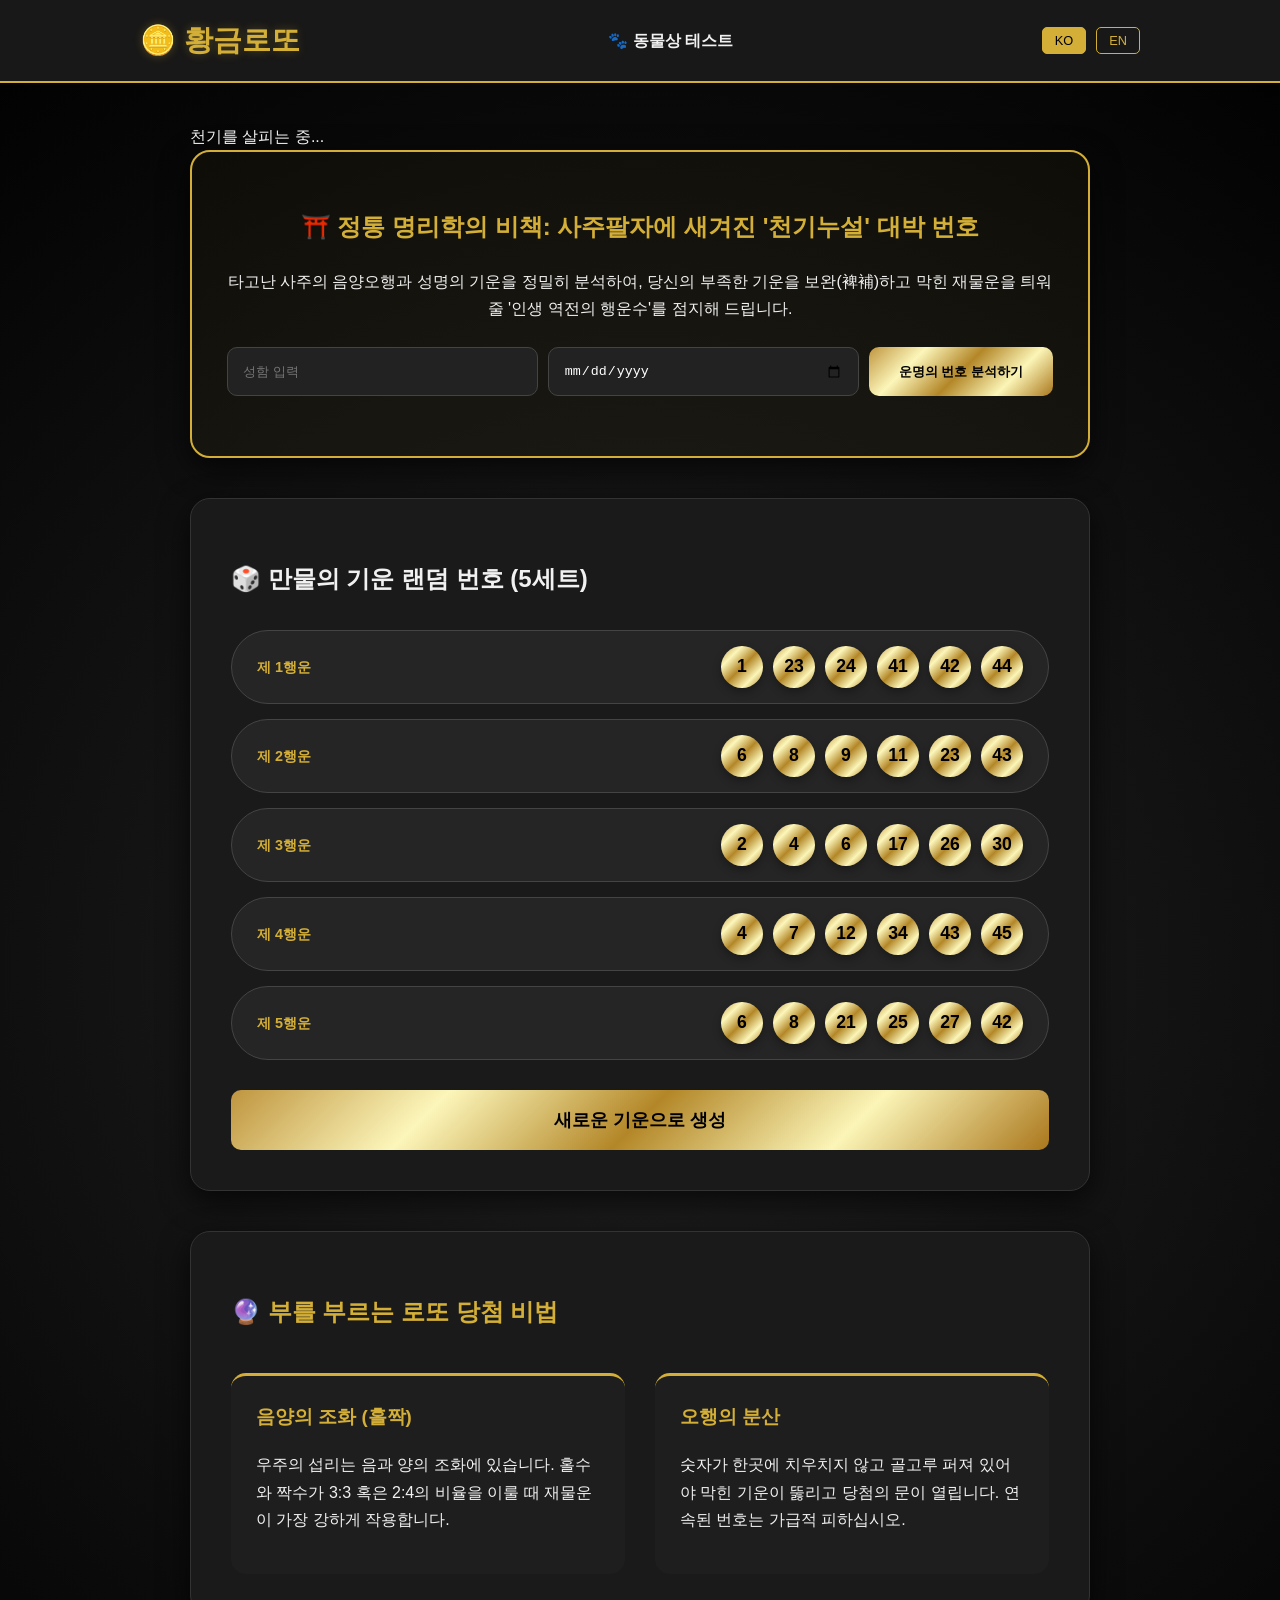
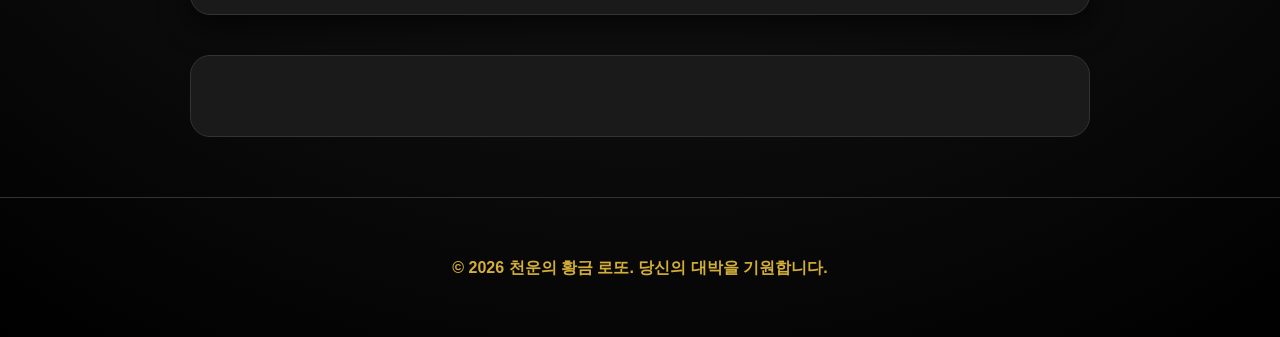
==== commit f3807d59: "Add animal face test page (animal.html) and update index.html with navigation link" ====
--- a/index.html
+++ b/index.html
@@ -30,6 +30,9 @@
     <header class="navbar">
         <nav class="nav-container">
             <a href="/" class="logo" id="nav-logo">🪙 황금로또</a>
+            <div class="menu-links">
+                <a href="/animal.html" class="nav-link">🐾 동물상 테스트</a>
+            </div>
             <div class="lang-switcher">
                 <button class="lang-btn active" onclick="setLanguage('ko')">KO</button>
                 <button class="lang-btn" onclick="setLanguage('en')">EN</button>
@@ -83,78 +86,26 @@
             </div>
         </section>
 
-        <!-- Valuable Content Section 2 (New for AdSense) -->
-        <section class="section">
-            <h2 id="article-title">📘 로또와 명리학: 숫자의 신비</h2>
-            <div class="column-grid">
-                <div class="column-item">
-                    <h3 id="col3-title">숫자 속에 담긴 오행</h3>
-                    <p id="col3-desc">동양 철학에서 각 숫자는 고유의 오행(목, 화, 토, 금, 수)을 가집니다. 자신의 사주에서 부족한 기운을 숫자로 보강하면 운의 흐름이 바뀝니다.</p>
-                </div>
-                <div class="column-item">
-                    <h3 id="col4-title">확률과 운명의 만남</h3>
-                    <p id="col4-desc">로또는 수학적 확률이지만, 그 기회를 잡는 것은 운명입니다. 긍정적인 마음가짐으로 도전하는 것이 가장 큰 당첨 비결입니다.</p>
-                </div>
-            </div>
-        </section>
-
-        <!-- Contact Section -->
-        <section class="section affiliate-section">
-            <h3 id="contact-title">🤝 제휴 및 문의</h3>
-            <form action="https://formspree.io/f/xdawkpqw" method="POST" id="affiliate-form">
-                <div class="form-group">
-                    <label for="name" id="form-label-name">성함 또는 상호명</label>
-                    <input type="text" id="name" name="name" required>
-                </div>
-                <div class="form-group">
-                    <label for="email" id="form-label-email">이메일</label>
-                    <input type="email" id="email" name="_replyto" required>
-                </div>
-                <div class="form-group">
-                    <label for="message" id="form-label-msg">내용</label>
-                    <textarea id="message" name="message" required></textarea>
-                </div>
-                <button type="submit" class="submit-btn" style="background: var(--gold-gradient); color:#000; font-weight:bold;" id="form-submit">메시지 보내기</button>
-            </form>
-        </section>
-
         <div id="disqus_thread" class="comments-section"></div>
         <script>
-            /**
-            *  RECOMMENDED CONFIGURATION VARIABLES: EDIT AND UNCOMMENT THE SECTION BELOW TO INSERT DYNAMIC VALUES FROM YOUR PLATFORM OR CMS.
-            *  LEARN WHY DEFINING THESE VARIABLES IS IMPORTANT: https://disqus.com/admin/universalcode/#configuration-variables    */
-            
             var disqus_config = function () {
-                this.page.url = window.location.href;  // Replace PAGE_URL with your page's canonical URL variable
-                this.page.identifier = window.location.pathname; // Replace PAGE_IDENTIFIER with your page's unique identifier variable
+                this.page.url = window.location.href;
+                this.page.identifier = window.location.pathname;
             };
-            
-            (function() { // DON'T EDIT BELOW THIS LINE
-            var d = document, s = d.createElement('script');
-            s.src = 'https://workspace-7.disqus.com/embed.js';
-            s.setAttribute('data-timestamp', +new Date());
-            (d.head || d.body).appendChild(s);
+            (function() {
+                var d = document, s = d.createElement('script');
+                s.src = 'https://workspace-7.disqus.com/embed.js';
+                s.setAttribute('data-timestamp', +new Date());
+                (d.head || d.body).appendChild(s);
             })();
         </script>
-        <noscript>Please enable JavaScript to view the <a href="https://disqus.com/?ref_noscript">comments powered by Disqus.</a></noscript>
     </main>
 
     <footer>
         <div class="footer-content">
             <p id="footer-text" class="jackpot-text">&copy; 2026 천운의 황금 로또. 당신의 대박을 기원합니다.</p>
-            <div class="footer-links">
-                <a href="#" id="privacy-link">개인정보처리방침</a>
-                <a href="#" id="terms-link">이용약관</a>
-            </div>
         </div>
     </footer>
-
-    <div id="legal-modal" class="modal">
-        <div class="modal-content">
-            <span class="close">&times;</span>
-            <div id="modal-body"></div>
-        </div>
-    </div>
 
     <script src="main.js?v=4.0"></script>
 </body>
--- a/style.css
+++ b/style.css
@@ -44,6 +44,18 @@
     text-shadow: 0 0 10px rgba(212, 175, 55, 0.3);
 }
 
+.nav-link {
+    color: var(--text-color);
+    text-decoration: none;
+    margin: 0 15px;
+    font-weight: bold;
+    transition: 0.3s;
+}
+
+.nav-link:hover {
+    color: var(--primary-color);
+}
+
 .lang-switcher {
     display: flex;
     gap: 10px;
@@ -224,28 +236,11 @@
     margin-top: 60px;
 }
 
-.footer-links {
-    margin-top: 15px;
-    display: flex;
-    justify-content: center;
-    gap: 20px;
-}
-
-.footer-links a {
-    color: #888;
-    text-decoration: none;
-    font-size: 0.85rem;
-    transition: 0.3s;
-}
-
-.footer-links a:hover {
-    color: var(--primary-color);
-}
-
 @media (max-width: 768px) {
     .column-grid { grid-template-columns: 1fr; }
     .numbers-line { flex-direction: column; gap: 10px; border-radius: 20px; }
     .number-set { gap: 5px; }
     .number { width: 35px; height: 35px; font-size: 0.9rem; }
     .logo { font-size: 1.4rem; }
-}
+    .menu-links { display: none; } /* Hide on small screens or adjust */
+}
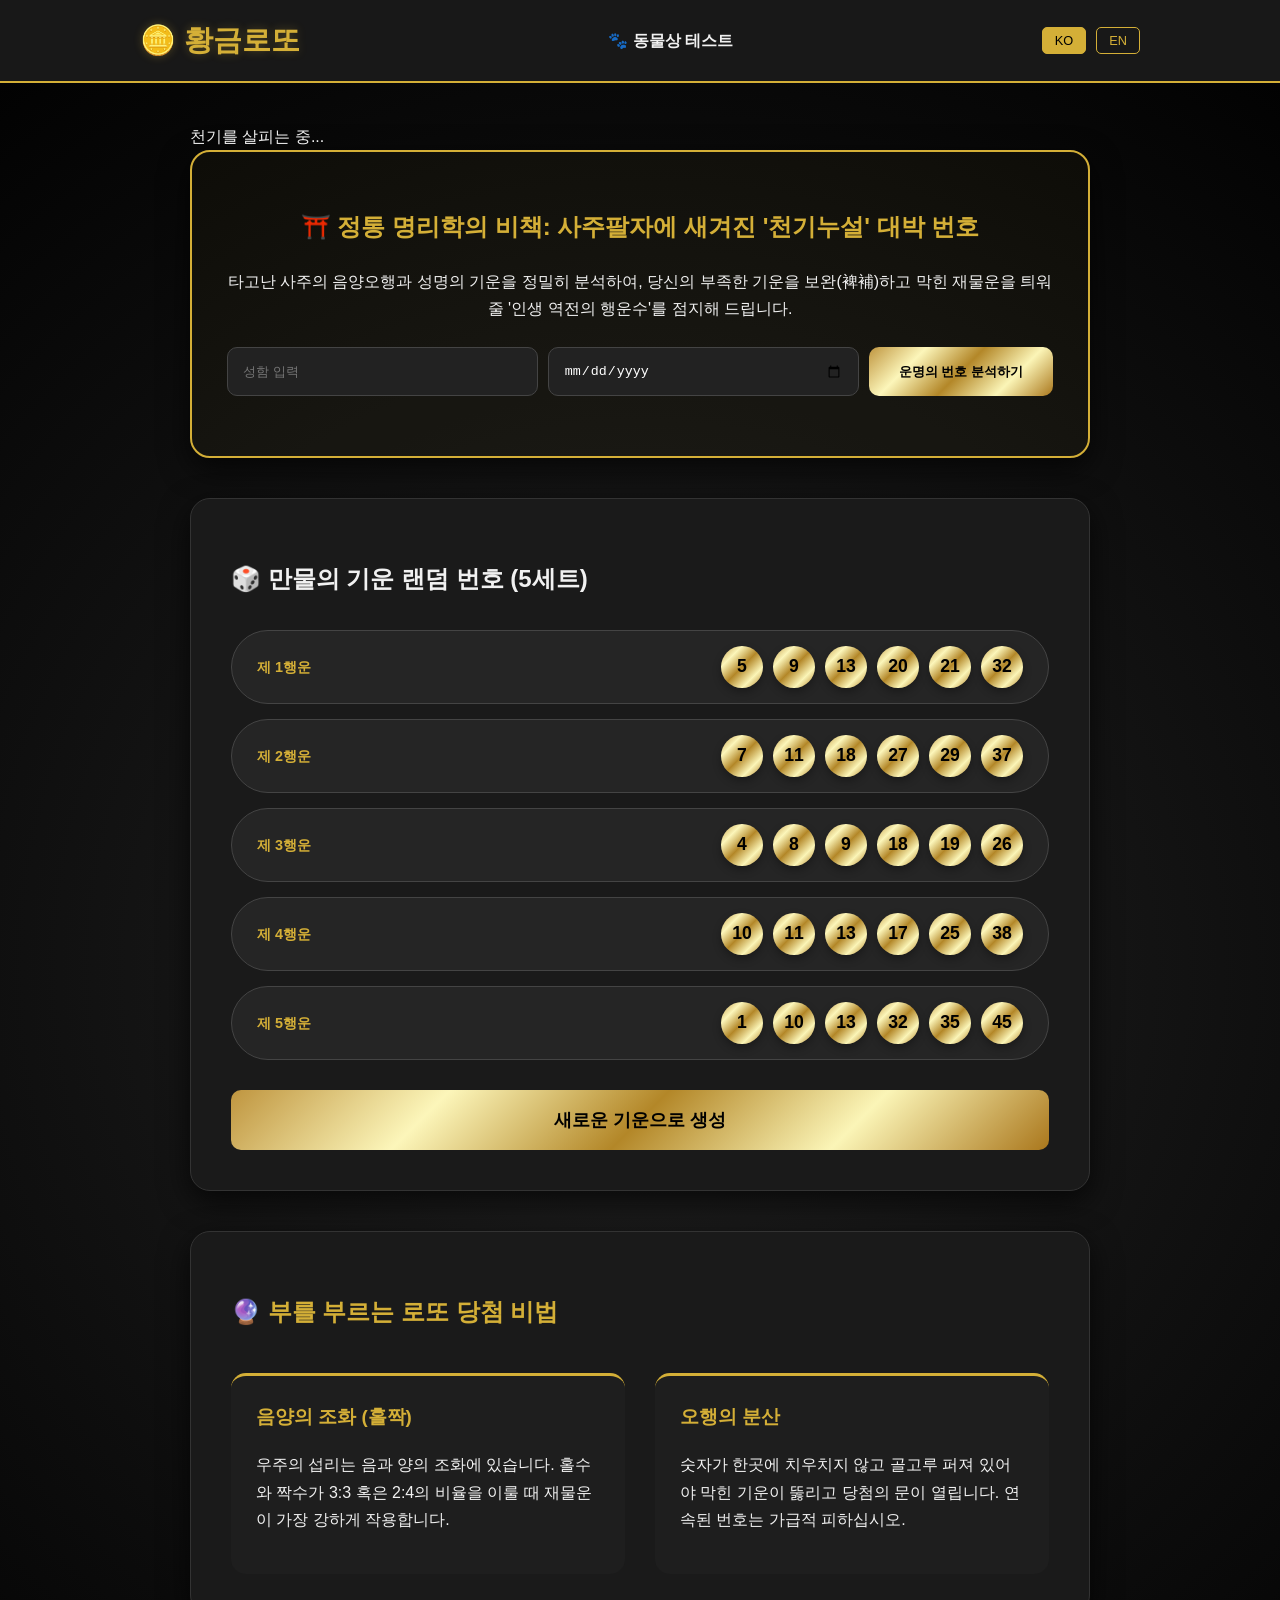
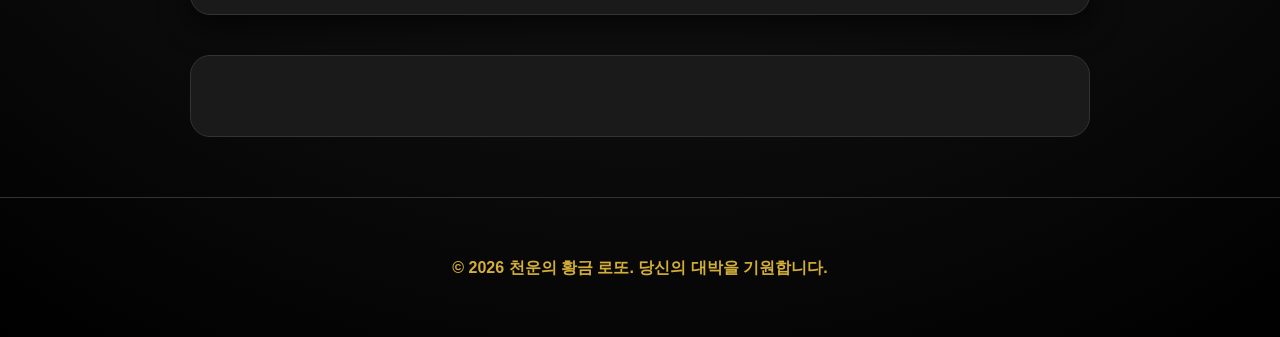
==== commit dcadc856: "SEO optimization: Add robots.txt, sitemap.xml, and update meta tags for 'Joseon Bichek'" ====
--- a/index.html
+++ b/index.html
@@ -20,7 +20,17 @@
     <meta charset="UTF-8">
     <meta name="viewport" content="width=device-width, initial-scale=1.0">
     <title id="site-title">📜 조선 비책: 사주팔자 기반 천기누설 로또 생성기</title>
-    <meta name="description" content="하늘의 운과 땅의 기운을 담은 사주 기반 로또 번호 생성기입니다. 당신의 성명과 생년월일을 분석하여 일생의 대박 번호를 추천해 드립니다.">
+    <meta name="description" content="조선 비책: 하늘의 운과 땅의 기운을 담은 사주 기반 로또 번호 생성기입니다. 당신의 성명과 생년월일을 분석하여 일생의 대박 번호를 추천해 드립니다.">
+    <meta name="keywords" content="조선 비책, 로또 생성기, 사주 로또, 무료 로또 번호, 행운의 번호, 대박 번호, 조선비책 로또">
+    <link rel="canonical" href="https://son-workspace2-54228309-95338.web.app/">
+    
+    <!-- Open Graph / Facebook -->
+    <meta property="og:type" content="website">
+    <meta property="og:url" content="https://son-workspace2-54228309-95338.web.app/">
+    <meta property="og:title" content="조선 비책: 사주팔자 기반 로또 생성기">
+    <meta property="og:description" content="당신의 사주와 성명을 분석하여 행운의 대박 번호를 점지해 드립니다.">
+    <meta property="og:image" content="https://son-workspace2-54228309-95338.web.app/og-image.jpg">
+
     <meta name="google-adsense-account" content="ca-pub-6090997371163234">
     <script async src="https://pagead2.googlesyndication.com/pagead/js/adsbygoogle.js?client=ca-pub-6090997371163234"
      crossorigin="anonymous" onerror="console.log('AdSense script blocked');"></script>
--- a/style.css
+++ b/style.css
@@ -241,6 +241,9 @@
     .numbers-line { flex-direction: column; gap: 10px; border-radius: 20px; }
     .number-set { gap: 5px; }
     .number { width: 35px; height: 35px; font-size: 0.9rem; }
-    .logo { font-size: 1.4rem; }
-    .menu-links { display: none; } /* Hide on small screens or adjust */
-}
+    .logo { font-size: 1.1rem; }
+    .nav-container { padding: 0 10px; flex-wrap: wrap; justify-content: center; gap: 10px; }
+    .menu-links { order: 2; width: 100%; text-align: center; margin-top: 5px; }
+    .nav-link { margin: 0; font-size: 0.9rem; padding: 5px 10px; background: rgba(212, 175, 55, 0.1); border-radius: 5px; border: 1px solid var(--primary-color); }
+    .lang-switcher { order: 1; }
+}
